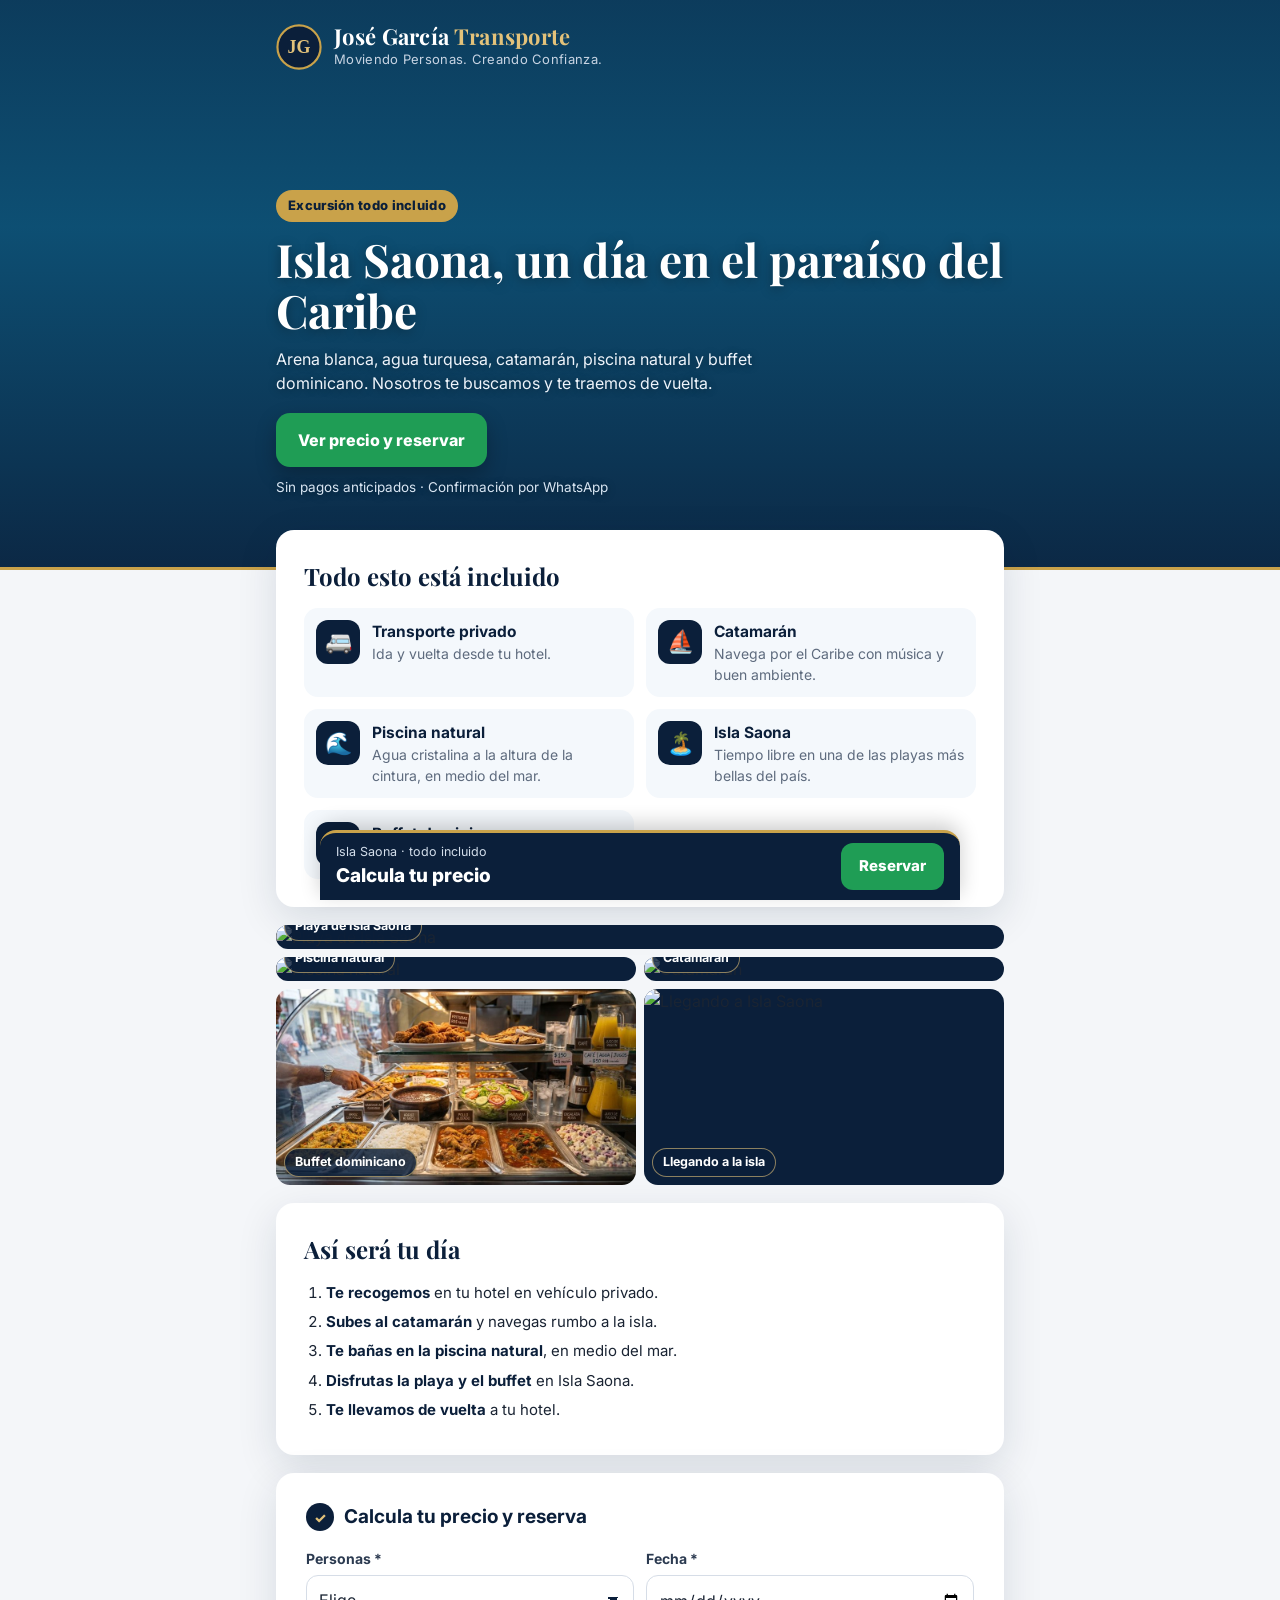
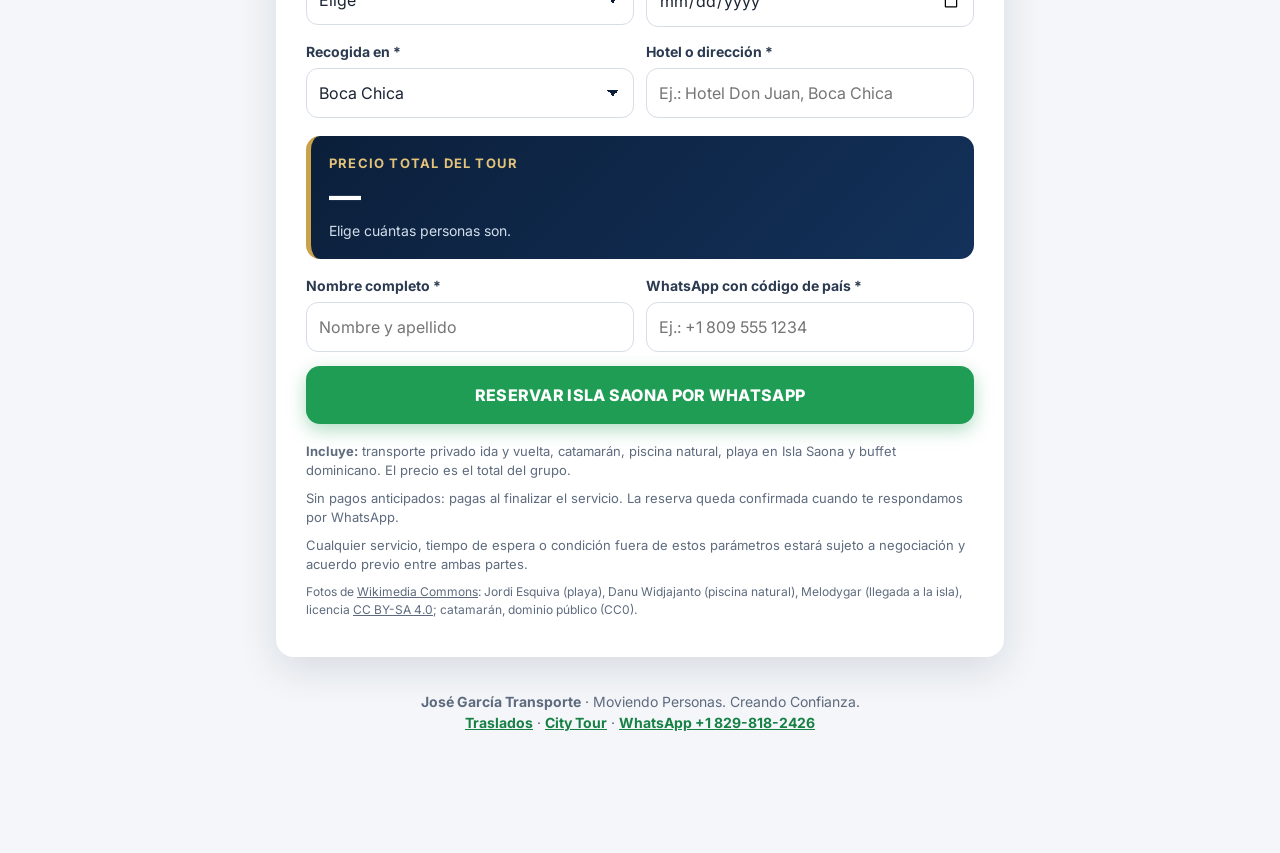
==== saona/index.html @ 9893f645 "Landing Isla Saona todo incluido con precio en vivo y reserva por WhatsApp Co-Authored-By: Claude Op" ====
<!doctype html>
<html lang="es">
<head>
<meta charset="utf-8">
<meta name="viewport" content="width=device-width, initial-scale=1, viewport-fit=cover">
<meta name="theme-color" content="#0b1f3a">
<title>Isla Saona Todo Incluido | José García Transporte</title>
<meta name="description" content="Excursión a Isla Saona todo incluido: transporte privado, catamarán, piscina natural y buffet dominicano. Sin pagos anticipados.">
<meta property="og:title" content="Isla Saona Todo Incluido | José García Transporte">
<meta property="og:description" content="Catamarán, piscina natural, playa de arena blanca y buffet dominicano. Reserva por WhatsApp.">
<meta property="og:image" content="https://commons.wikimedia.org/wiki/Special:FilePath/SAONA_PLAYA.jpg?width=1200">
<link rel="icon" href="../assets/favicon.svg" type="image/svg+xml">
<link rel="preconnect" href="https://fonts.googleapis.com">
<link rel="preconnect" href="https://fonts.gstatic.com" crossorigin>
<link href="https://fonts.googleapis.com/css2?family=Playfair+Display:wght@600;700&family=Inter:wght@400;500;600;700;800&display=swap" rel="stylesheet">
<link rel="stylesheet" href="../styles.css?v=3">
<link rel="stylesheet" href="saona.css?v=1">
</head>
<body>

<header class="s-hero">
  <div class="wrap">
    <a class="brand" href="../">
      <img src="../assets/logo.svg" alt="" width="46" height="46">
      <div>
        <div class="brand-name">José García <span>Transporte</span></div>
        <div class="brand-tag">Moviendo Personas. Creando Confianza.</div>
      </div>
    </a>
    <div class="s-hero-text">
      <span class="s-badge">Excursión todo incluido</span>
      <h1>Isla Saona, un día en el paraíso del Caribe</h1>
      <p>Arena blanca, agua turquesa, catamarán, piscina natural y buffet dominicano. Nosotros te buscamos y te traemos de vuelta.</p>
      <a href="#reservar" class="s-cta">Ver precio y reservar</a>
      <p class="s-small">Sin pagos anticipados · Confirmación por WhatsApp</p>
    </div>
  </div>
</header>

<main class="wrap s-main">

  <section class="s-card">
    <h2>Todo esto está incluido</h2>
    <ul class="incl">
      <li><span>🚐</span><div><b>Transporte privado</b>Ida y vuelta desde tu hotel.</div></li>
      <li><span>⛵</span><div><b>Catamarán</b>Navega por el Caribe con música y buen ambiente.</div></li>
      <li><span>🌊</span><div><b>Piscina natural</b>Agua cristalina a la altura de la cintura, en medio del mar.</div></li>
      <li><span>🏝️</span><div><b>Isla Saona</b>Tiempo libre en una de las playas más bellas del país.</div></li>
      <li><span>🍽️</span><div><b>Buffet dominicano</b>Comida criolla servida en la isla.</div></li>
    </ul>
  </section>

  <section class="s-gallery" aria-label="Fotos de la excursión">
    <figure class="big"><img src="https://commons.wikimedia.org/wiki/Special:FilePath/SAONA_PLAYA.jpg?width=1000" alt="Playa de Isla Saona"><figcaption>Playa de Isla Saona</figcaption></figure>
    <figure><img src="https://commons.wikimedia.org/wiki/Special:FilePath/Piscina_Natural_Saona.jpg?width=800" alt="Piscina natural"><figcaption>Piscina natural</figcaption></figure>
    <figure><img src="https://commons.wikimedia.org/wiki/Special:FilePath/Lucas_I_Catamaran.jpg?width=800" alt="Catamarán"><figcaption>Catamarán</figcaption></figure>
    <figure><img src="../tours/img/comida.jpg" alt="Buffet dominicano"><figcaption>Buffet dominicano</figcaption></figure>
    <figure><img src="https://commons.wikimedia.org/wiki/Special:FilePath/Isla_Saona_II.jpg?width=800" alt="Llegando a Isla Saona"><figcaption>Llegando a la isla</figcaption></figure>
  </section>

  <section class="s-card">
    <h2>Así será tu día</h2>
    <ol class="steps">
      <li><b>Te recogemos</b> en tu hotel en vehículo privado.</li>
      <li><b>Subes al catamarán</b> y navegas rumbo a la isla.</li>
      <li><b>Te bañas en la piscina natural</b>, en medio del mar.</li>
      <li><b>Disfrutas la playa y el buffet</b> en Isla Saona.</li>
      <li><b>Te llevamos de vuelta</b> a tu hotel.</li>
    </ol>
  </section>

  <form id="saonaForm" class="card" novalidate>
    <h2 id="reservar"><span class="step">✓</span> Calcula tu precio y reserva</h2>
    <div class="grid2">
      <div class="field">
        <label for="people">Personas *</label>
        <select id="people"></select>
        <p class="err" data-for="people"></p>
      </div>
      <div class="field">
        <label for="date">Fecha *</label>
        <input id="date" type="date">
        <p class="err" data-for="date"></p>
      </div>
      <div class="field">
        <label for="pickupZone">Recogida en *</label>
        <select id="pickupZone">
          <option value="boca">Boca Chica</option>
          <option value="otra">Otra zona — escribir</option>
        </select>
      </div>
      <div class="field">
        <label for="pickup">Hotel o dirección *</label>
        <input id="pickup" type="text" maxlength="160" placeholder="Ej.: Hotel Don Juan, Boca Chica">
        <p class="err" data-for="pickup"></p>
      </div>
    </div>

    <section class="quote" aria-live="polite">
      <div class="quote-label">Precio total del tour</div>
      <div class="quote-price" id="quotePrice">—</div>
      <div class="quote-note" id="quoteNote">Elige cuántas personas son.</div>
    </section>

    <div class="grid2 stack-sm">
      <div class="field">
        <label for="name">Nombre completo *</label>
        <input id="name" type="text" autocomplete="name" maxlength="80" placeholder="Nombre y apellido">
        <p class="err" data-for="name"></p>
      </div>
      <div class="field">
        <label for="phone">WhatsApp con código de país *</label>
        <input id="phone" type="tel" autocomplete="tel" inputmode="tel" maxlength="22" placeholder="Ej.: +1 809 555 1234">
        <p class="err" data-for="phone"></p>
      </div>
    </div>

    <p class="form-error hidden" id="formError" role="alert">Revisa los campos marcados en rojo.</p>
    <button type="submit" class="cta" id="submitBtn">RESERVAR ISLA SAONA POR WHATSAPP</button>

    <div class="terms">
      <p><b>Incluye:</b> transporte privado ida y vuelta, catamarán, piscina natural, playa en Isla Saona y buffet dominicano. El precio es el total del grupo.</p>
      <p>Sin pagos anticipados: pagas al finalizar el servicio. La reserva queda confirmada cuando te respondamos por WhatsApp.</p>
      <p>Cualquier servicio, tiempo de espera o condición fuera de estos parámetros estará sujeto a negociación y acuerdo previo entre ambas partes.</p>
      <p class="credits">Fotos de <a href="https://commons.wikimedia.org/" target="_blank" rel="noopener">Wikimedia Commons</a>: Jordi Esquiva (playa), Danu Widjajanto (piscina natural), Melodygar (llegada a la isla), licencia <a href="https://creativecommons.org/licenses/by-sa/4.0/deed.es" target="_blank" rel="noopener">CC BY-SA 4.0</a>; catamarán, dominio público (CC0).</p>
    </div>
  </form>
</main>

<div class="s-bar" id="sBar">
  <div class="tb-info">
    <span class="tb-count" id="barCount">Isla Saona · todo incluido</span>
    <span class="tb-price" id="barPrice">Calcula tu precio</span>
  </div>
  <a href="#reservar" class="tb-btn">Reservar</a>
</div>

<div class="overlay hidden" id="confirmBox" role="dialog" aria-modal="true" aria-labelledby="cTitle">
  <div class="sheet">
    <h3 id="cTitle">Tu excursión está lista</h3>
    <p class="c-route" id="cRoute"></p>
    <div class="c-quote">
      <div class="quote-label">Precio total</div>
      <div class="c-price" id="cPrice"></div>
      <div class="c-note" id="cNote"></div>
    </div>
    <p class="c-next">Para completar tu reserva, <b>continúa por WhatsApp</b> y envía el mensaje. Te confirmaremos la disponibilidad personalmente.</p>
    <a class="cta" id="waLink" href="#" rel="noopener">CONTINUAR EN WHATSAPP</a>
    <button type="button" class="back" id="editBtn">Modificar datos</button>
    <p class="c-small">Sin pagos anticipados · Pagas al finalizar el servicio.</p>
  </div>
</div>

<footer class="footer">
  <div class="wrap">
    <b>José García Transporte</b> · Moviendo Personas. Creando Confianza.<br>
    <a href="../">Traslados</a> · <a href="../tours/">City Tour</a> · <a href="https://wa.me/18298182426" target="_blank" rel="noopener">WhatsApp +1 829-818-2426</a>
  </div>
</footer>

<script src="../routes.js?v=3"></script>
<script src="saona-config.js?v=1"></script>
<script src="saona.js?v=1"></script>
</body>
</html>
---- styles.css ----
:root{
  --navy:#0b1f3a; --navy-2:#13315a; --gold:#c9a24a; --gold-2:#e3c27a;
  --ink:#1a2433; --muted:#5e6b7e; --line:#d6dde7; --bg:#f4f6f9; --white:#fff;
  --err:#c0362c; --ok:#0f7a4f; --wa:#1f9d55; --wa-2:#178045;
  --radius:12px;
}
*{box-sizing:border-box}
html{-webkit-text-size-adjust:100%}
body{margin:0;background:var(--bg);color:var(--ink);font:16px/1.5 Inter,system-ui,-apple-system,"Segoe UI",Roboto,Arial,sans-serif}
.wrap{max-width:760px;margin:0 auto;padding:0 16px}
.hidden{display:none!important}

/* Encabezado */
.hero{background:radial-gradient(120% 140% at 100% 0%,#1d4170 0%,var(--navy) 55%);color:var(--white);padding:26px 0 64px;border-bottom:3px solid var(--gold)}
.brand{display:flex;align-items:center;gap:12px}
.brand img{flex:none}
.brand-name{font-family:"Playfair Display",Georgia,serif;font-size:22px;font-weight:700;letter-spacing:.3px;line-height:1.1}
.brand-name span{color:var(--gold-2)}
.brand-tag{font-size:13px;color:#c8d4e3;letter-spacing:.3px;margin-top:2px}
.hero h1{font-family:"Playfair Display",Georgia,serif;font-weight:600;font-size:clamp(24px,5.4vw,36px);line-height:1.2;margin:26px 0 18px;max-width:640px}
.benefits{list-style:none;margin:0;padding:0;display:flex;flex-wrap:wrap;gap:8px}
.benefits li{font-size:13px;font-weight:600;color:#eef3f9;border:1px solid rgba(227,194,122,.55);border-radius:999px;padding:6px 12px 6px 28px;position:relative}
.benefits li::before{content:"";position:absolute;left:11px;top:50%;width:10px;height:6px;border-left:2px solid var(--gold-2);border-bottom:2px solid var(--gold-2);transform:translateY(-70%) rotate(-45deg)}

/* Tarjeta */
.main{margin-top:-40px;margin-bottom:28px;position:relative}
.card{background:var(--white);border-radius:18px;box-shadow:0 12px 40px rgba(11,31,58,.12);padding:22px 18px}
@media(min-width:600px){.card{padding:30px}}
.block{padding-bottom:10px;margin-bottom:18px;border-bottom:1px solid #edf0f5}
h2{display:flex;align-items:center;gap:10px;font-size:19px;margin:0 0 16px;color:var(--navy)}
.step{display:inline-grid;place-items:center;width:28px;height:28px;border-radius:50%;background:var(--navy);color:var(--gold-2);font-size:14px;font-weight:800}

.field{display:flex;flex-direction:column;gap:6px;margin-bottom:14px;min-width:0}
label,.label{font-size:14px;font-weight:700;color:#2b3a50}
input[type=text],input[type=tel],input[type=date],input[type=time],select,textarea{
  font:inherit;font-size:16px;color:var(--ink);width:100%;min-height:50px;padding:12px;
  border:1.5px solid var(--line);border-radius:var(--radius);background:var(--white);
  -webkit-appearance:none;appearance:none}
input[type=date],input[type=time]{display:block;line-height:24px}
select{background-image:linear-gradient(45deg,transparent 50%,var(--navy) 50%),linear-gradient(135deg,var(--navy) 50%,transparent 50%);
  background-position:calc(100% - 20px) 50%,calc(100% - 14px) 50%;background-size:6px 6px;background-repeat:no-repeat;padding-right:36px}
textarea{min-height:70px;resize:vertical}
input:focus,select:focus,textarea:focus{outline:none;border-color:var(--navy-2);box-shadow:0 0 0 3px rgba(201,162,74,.35)}
.invalid{border-color:var(--err)!important;background-color:#fff7f6!important}
.err{margin:0;color:var(--err);font-size:13px;font-weight:600;min-height:0}
.err:empty{display:none}
.other{margin-top:4px;border-style:dashed!important}
.hint{font-size:13px;color:var(--muted);margin:-4px 0 14px}
.full{grid-column:1/-1}

.grid2,.grid3{display:grid;gap:0 12px;grid-template-columns:1fr 1fr}
.grid3{grid-template-columns:1fr 1fr 1fr}
@media(max-width:420px){.grid3{grid-template-columns:1fr 1fr}.grid3 .field:first-child{grid-column:1/-1}}

/* Origen / destino */
.route{display:grid;grid-template-columns:1fr auto 1fr;gap:0 10px;align-items:start}
.swap{margin-top:30px;width:46px;height:50px;border:1.5px solid var(--gold);border-radius:var(--radius);background:#fffaf0;color:var(--navy);font-size:22px;font-weight:700;cursor:pointer;transform:rotate(90deg)}
.swap:active{background:#f6e7c3}
@media(max-width:600px){
  .route{grid-template-columns:1fr}
  .swap{margin:-4px auto 10px;transform:none;width:100%;height:42px;font-size:15px}
  .swap::after{content:" Intercambiar origen y destino";font-size:14px}
}

/* Tipo de servicio */
.toggle{display:grid;grid-template-columns:1fr 1fr;gap:8px}
.toggle label{position:relative;cursor:pointer}
.toggle input{position:absolute;opacity:0;width:1px;height:1px}
.toggle span{display:flex;align-items:center;justify-content:center;min-height:50px;border:1.5px solid var(--line);border-radius:var(--radius);font-weight:700;color:var(--muted);text-align:center;padding:6px}
.toggle input:checked+span{border-color:var(--navy);background:var(--navy);color:var(--white);box-shadow:inset 0 -3px 0 var(--gold)}
.toggle input:focus-visible+span{box-shadow:0 0 0 3px rgba(201,162,74,.5)}

/* Cotización */
.quote{background:linear-gradient(135deg,var(--navy),var(--navy-2));color:var(--white);border-radius:14px;padding:18px;margin:4px 0 16px;border-left:5px solid var(--gold)}
.quote-label{font-size:13px;text-transform:uppercase;letter-spacing:1.2px;color:var(--gold-2);font-weight:700}
.quote-price{font-size:32px;font-weight:800;line-height:1.2;margin:4px 0}
.quote-price.pending{font-size:24px}
.quote-note{font-size:14px;color:#d3deeb}

.form-error{color:var(--err);font-weight:700;text-align:center;margin:0 0 10px}
.cta{display:flex;align-items:center;justify-content:center;gap:10px;width:100%;min-height:58px;border:0;border-radius:14px;
  background:var(--wa);color:var(--white);font:inherit;font-size:16px;font-weight:800;letter-spacing:.3px;cursor:pointer;
  box-shadow:0 6px 18px rgba(31,157,85,.35);touch-action:manipulation}
.cta:hover{background:var(--wa-2)}
.cta:active{transform:translateY(1px)}
.after{background:#eef8f2;border:1px solid #bfe3cd;color:#185c38;border-radius:10px;padding:12px;font-size:14px;margin:12px 0 0}
.terms{margin-top:18px;font-size:13px;color:var(--muted)}
.terms p{margin:0 0 8px}
.footer{text-align:center;font-size:14px;color:var(--muted);padding:6px 0 34px}
.footer a{color:var(--wa-2);font-weight:700}
@media(max-width:480px){.stack-sm{grid-template-columns:1fr}}
/* Ventana de confirmación */
.overlay{position:fixed;inset:0;background:rgba(6,16,32,.62);display:flex;align-items:flex-end;justify-content:center;z-index:50;padding:0}
@media(min-width:600px){.overlay{align-items:center;padding:16px}}
.sheet{background:var(--white);width:100%;max-width:460px;border-radius:20px 20px 0 0;padding:24px 18px calc(18px + env(safe-area-inset-bottom));box-shadow:0 -10px 40px rgba(0,0,0,.25);max-height:92vh;overflow:auto}
@media(min-width:600px){.sheet{border-radius:20px;padding:28px}}
.sheet h3{margin:0 0 4px;color:var(--navy);font-size:20px;font-family:"Playfair Display",Georgia,serif}
.c-route{margin:0 0 14px;color:var(--muted);font-size:15px}
.c-quote{background:linear-gradient(135deg,var(--navy),var(--navy-2));color:var(--white);border-radius:14px;padding:16px 18px;border-left:5px solid var(--gold);margin-bottom:14px}
.c-price{font-size:36px;font-weight:800;line-height:1.2;margin:2px 0}
.c-price.pending{font-size:26px}
.c-note{font-size:14px;color:#d3deeb}
.c-next{font-size:15px;margin:0 0 14px;color:var(--ink)}
a.cta{text-decoration:none}
.back{display:block;width:100%;margin-top:10px;min-height:48px;border:1.5px solid var(--line);border-radius:14px;background:var(--white);color:var(--navy);font:inherit;font-weight:700;cursor:pointer}
.c-small{text-align:center;font-size:13px;color:var(--muted);margin:12px 0 0}
body.modal-open{overflow:hidden}
---- saona/saona.css ----
/* Isla Saona — landing (usa colores de ../styles.css) */
a.brand{color:inherit;text-decoration:none}
.s-hero{position:relative;color:#fff;padding:24px 0 70px;min-height:520px;display:flex;flex-direction:column;
  background:#0e5f86 url("https://commons.wikimedia.org/wiki/Special:FilePath/Saona_Island.jpg?width=1400") center/cover no-repeat;border-bottom:3px solid var(--gold)}
.s-hero::before{content:"";position:absolute;inset:0;background:linear-gradient(180deg,rgba(11,31,58,.55) 0%,rgba(11,31,58,.25) 40%,rgba(11,31,58,.85) 100%)}
.s-hero .wrap{position:relative;display:flex;flex-direction:column;flex:1;width:100%}
.s-hero-text{margin-top:auto;padding-top:120px}
.s-badge{display:inline-block;background:var(--gold);color:var(--navy);font-weight:800;font-size:13px;border-radius:999px;padding:6px 12px;letter-spacing:.3px}
.s-hero h1{font-family:"Playfair Display",Georgia,serif;font-size:clamp(30px,7vw,46px);line-height:1.12;margin:12px 0 10px;text-shadow:0 2px 12px rgba(0,0,0,.35)}
.s-hero p{margin:0;font-size:16px;color:#eef4fb;max-width:560px;text-shadow:0 1px 8px rgba(0,0,0,.4)}
.s-cta{display:inline-block;margin-top:18px;background:var(--wa);color:#fff;font-weight:800;text-decoration:none;padding:15px 22px;border-radius:14px;font-size:16px;box-shadow:0 8px 20px rgba(0,0,0,.25)}
.s-hero .s-small{margin-top:10px;font-size:13.5px;color:#d9e6f3}

.s-main{margin-top:-40px;margin-bottom:28px;position:relative;display:flex;flex-direction:column;gap:18px}
.s-card{background:#fff;border-radius:18px;box-shadow:0 12px 40px rgba(11,31,58,.12);padding:22px 18px}
@media(min-width:600px){.s-card{padding:28px}}
.s-card h2{font-family:"Playfair Display",Georgia,serif;font-size:24px;color:var(--navy);margin:0 0 14px;display:block}
.incl{list-style:none;margin:0;padding:0;display:grid;gap:12px}
@media(min-width:600px){.incl{grid-template-columns:1fr 1fr}}
.incl li{display:flex;gap:12px;align-items:flex-start;background:#f4f8fc;border-radius:14px;padding:12px}
.incl li span{flex:none;width:44px;height:44px;border-radius:12px;background:var(--navy);display:grid;place-items:center;font-size:22px}
.incl b{display:block;color:var(--navy);font-size:15.5px}
.incl div{font-size:14px;color:var(--muted)}

.s-gallery{display:grid;grid-template-columns:1fr 1fr;gap:8px}
.s-gallery figure{margin:0;position:relative;border-radius:14px;overflow:hidden;background:var(--navy)}
.s-gallery figure.big{grid-column:1/-1}
.s-gallery img{display:block;width:100%;height:auto}
.s-gallery figcaption{position:absolute;left:8px;bottom:8px;background:rgba(11,31,58,.8);color:#fff;font-size:12.5px;font-weight:700;padding:4px 10px;border-radius:999px;border:1px solid rgba(227,194,122,.6)}

.steps{margin:0;padding-left:22px;font-size:15px;line-height:1.55;color:var(--ink)}
.steps li{margin-bottom:6px}
.steps b{color:var(--navy)}

#reservar{scroll-margin-top:16px}
.quote-price.pending{font-size:24px}
.credits{font-size:12px}
.credits a{color:var(--muted)}

/* Barra fija */
body{padding-bottom:86px}
.s-bar{position:fixed;left:0;right:0;bottom:0;z-index:40;display:flex;align-items:center;gap:12px;padding:10px 16px calc(10px + env(safe-area-inset-bottom));background:var(--navy);color:#fff;border-top:3px solid var(--gold);box-shadow:0 -6px 20px rgba(0,0,0,.2)}
.tb-info{flex:1;display:flex;flex-direction:column;min-width:0}
.tb-count{font-size:12.5px;color:#d3deeb}
.tb-price{font-size:19px;font-weight:800;color:#fff;white-space:nowrap;overflow:hidden;text-overflow:ellipsis}
.tb-btn{flex:none;background:var(--wa);color:#fff;text-decoration:none;font-weight:800;padding:12px 18px;border-radius:12px;font-size:15px}
@media(min-width:760px){.s-bar{left:50%;transform:translateX(-50%);max-width:760px;border-radius:16px 16px 0 0}}
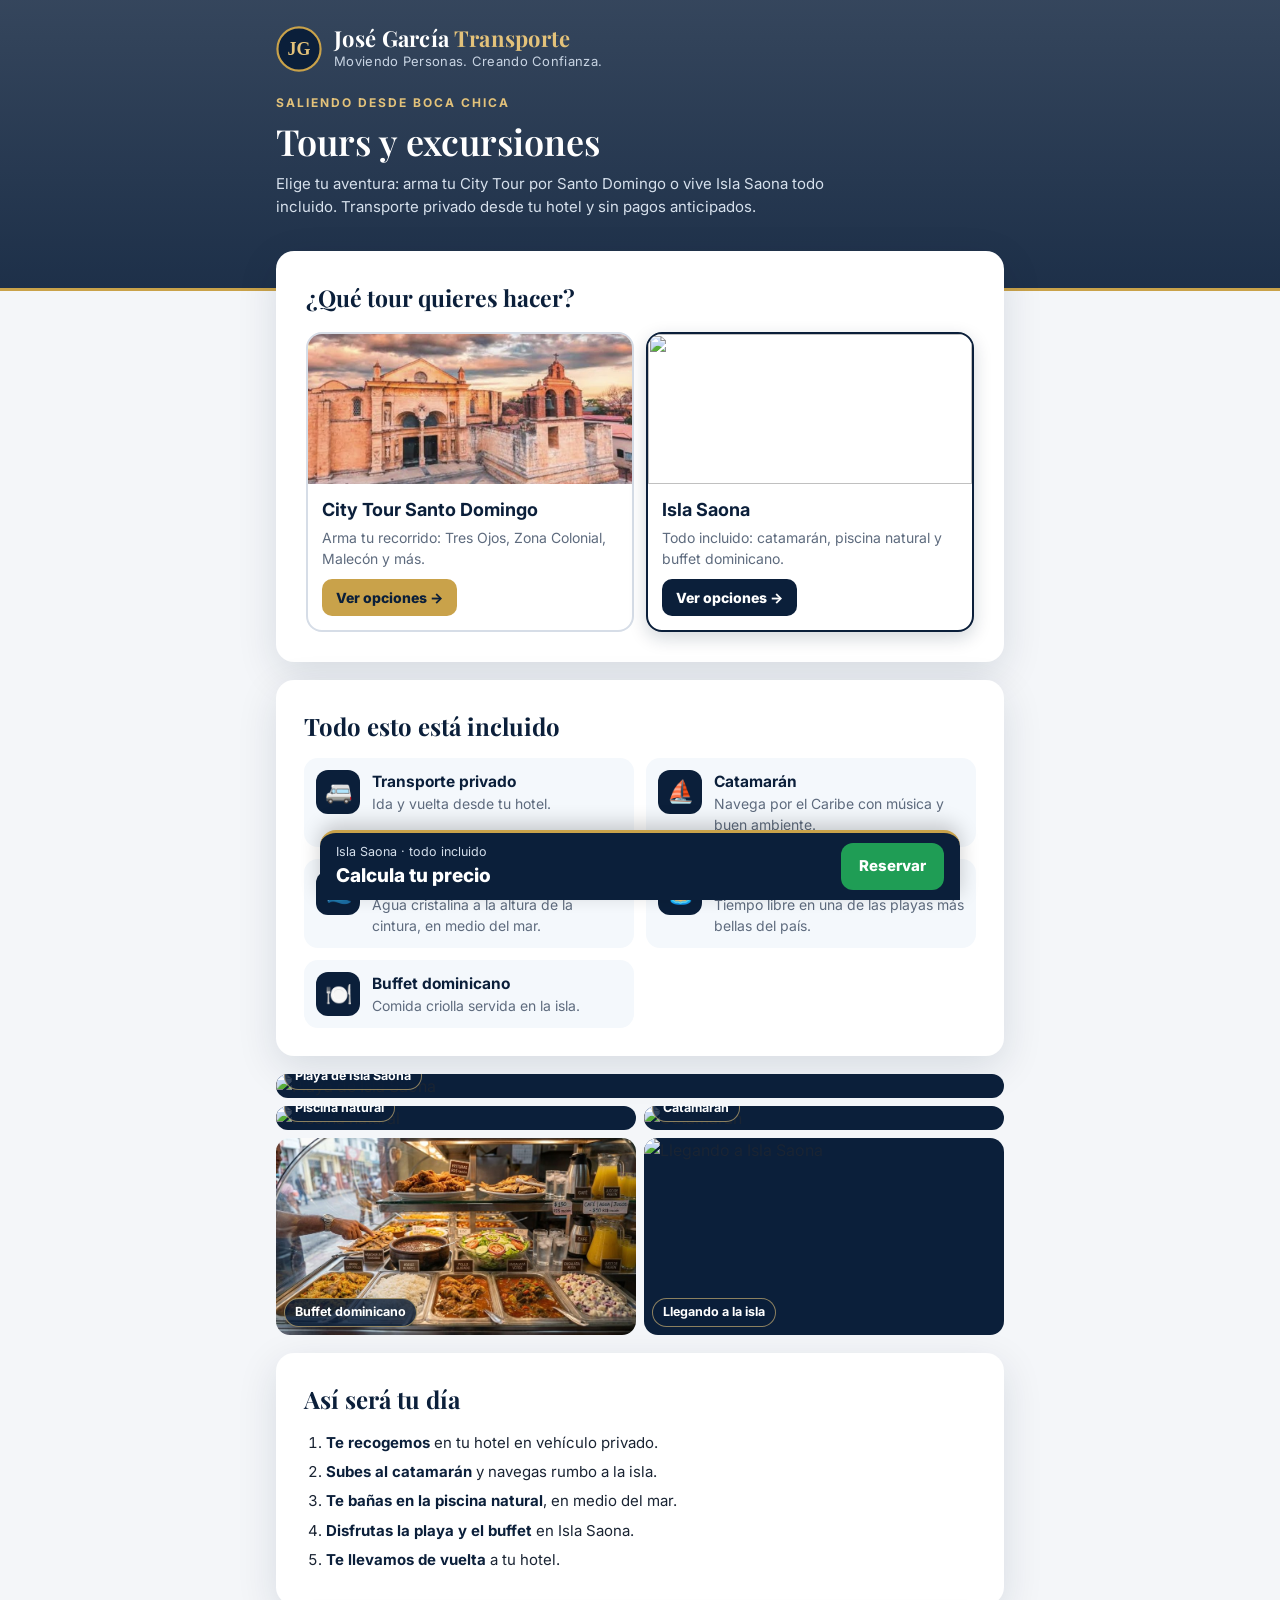
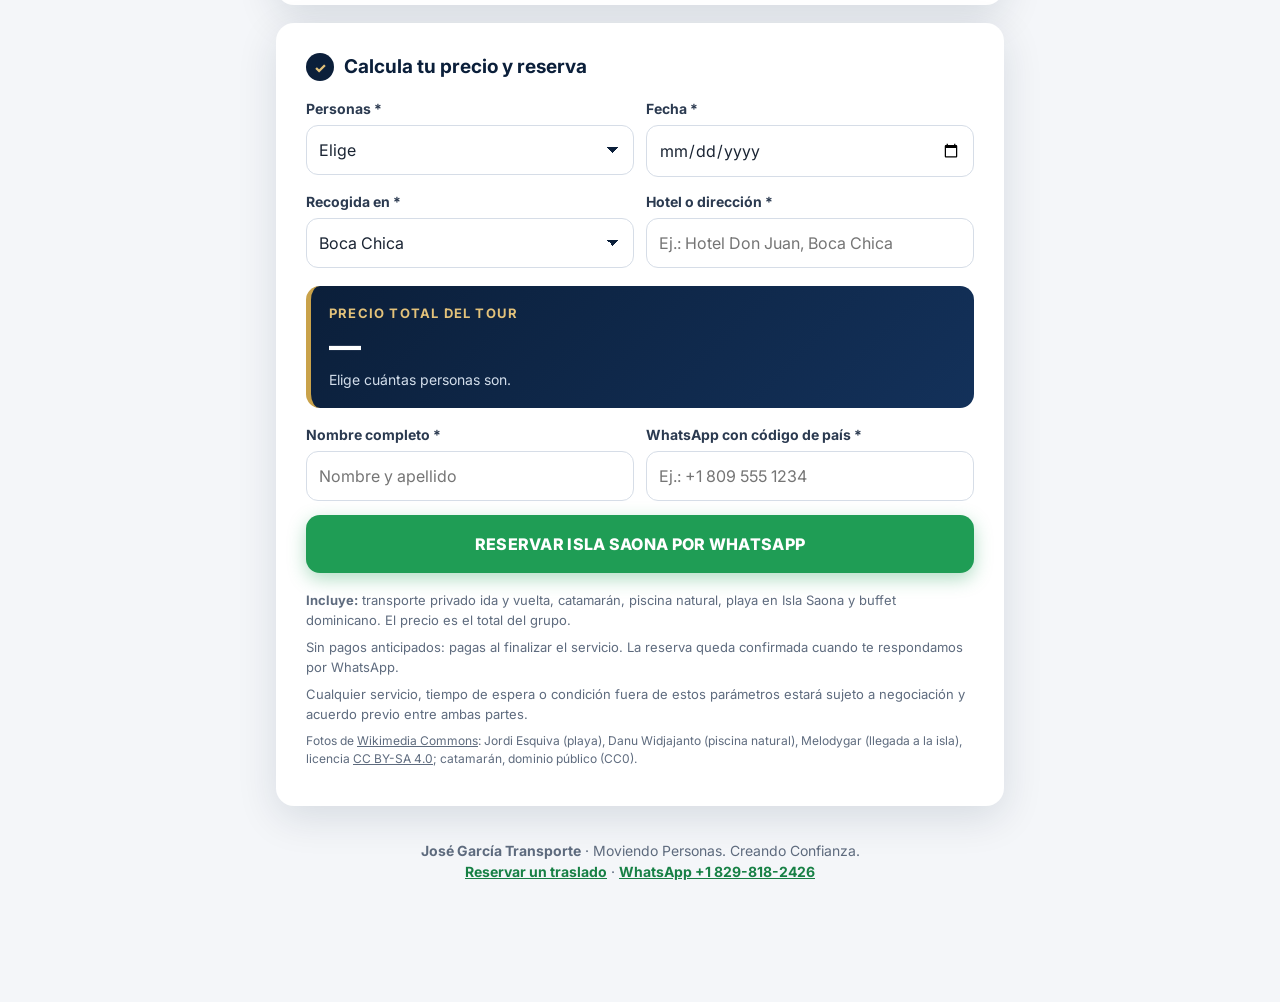
==== commit cbc95ca8: "Tours: City Tour e Isla Saona en un mismo enlace con selector Co-Authored-By: Claude Opus 5.5 <norep" ====
--- a/saona/index.html
+++ b/saona/index.html
@@ -1,165 +1,4 @@
 <!doctype html>
-<html lang="es">
-<head>
-<meta charset="utf-8">
-<meta name="viewport" content="width=device-width, initial-scale=1, viewport-fit=cover">
-<meta name="theme-color" content="#0b1f3a">
-<title>Isla Saona Todo Incluido | José García Transporte</title>
-<meta name="description" content="Excursión a Isla Saona todo incluido: transporte privado, catamarán, piscina natural y buffet dominicano. Sin pagos anticipados.">
-<meta property="og:title" content="Isla Saona Todo Incluido | José García Transporte">
-<meta property="og:description" content="Catamarán, piscina natural, playa de arena blanca y buffet dominicano. Reserva por WhatsApp.">
-<meta property="og:image" content="https://commons.wikimedia.org/wiki/Special:FilePath/SAONA_PLAYA.jpg?width=1200">
-<link rel="icon" href="../assets/favicon.svg" type="image/svg+xml">
-<link rel="preconnect" href="https://fonts.googleapis.com">
-<link rel="preconnect" href="https://fonts.gstatic.com" crossorigin>
-<link href="https://fonts.googleapis.com/css2?family=Playfair+Display:wght@600;700&family=Inter:wght@400;500;600;700;800&display=swap" rel="stylesheet">
-<link rel="stylesheet" href="../styles.css?v=3">
-<link rel="stylesheet" href="saona.css?v=1">
-</head>
-<body>
-
-<header class="s-hero">
-  <div class="wrap">
-    <a class="brand" href="../">
-      <img src="../assets/logo.svg" alt="" width="46" height="46">
-      <div>
-        <div class="brand-name">José García <span>Transporte</span></div>
-        <div class="brand-tag">Moviendo Personas. Creando Confianza.</div>
-      </div>
-    </a>
-    <div class="s-hero-text">
-      <span class="s-badge">Excursión todo incluido</span>
-      <h1>Isla Saona, un día en el paraíso del Caribe</h1>
-      <p>Arena blanca, agua turquesa, catamarán, piscina natural y buffet dominicano. Nosotros te buscamos y te traemos de vuelta.</p>
-      <a href="#reservar" class="s-cta">Ver precio y reservar</a>
-      <p class="s-small">Sin pagos anticipados · Confirmación por WhatsApp</p>
-    </div>
-  </div>
-</header>
-
-<main class="wrap s-main">
-
-  <section class="s-card">
-    <h2>Todo esto está incluido</h2>
-    <ul class="incl">
-      <li><span>🚐</span><div><b>Transporte privado</b>Ida y vuelta desde tu hotel.</div></li>
-      <li><span>⛵</span><div><b>Catamarán</b>Navega por el Caribe con música y buen ambiente.</div></li>
-      <li><span>🌊</span><div><b>Piscina natural</b>Agua cristalina a la altura de la cintura, en medio del mar.</div></li>
-      <li><span>🏝️</span><div><b>Isla Saona</b>Tiempo libre en una de las playas más bellas del país.</div></li>
-      <li><span>🍽️</span><div><b>Buffet dominicano</b>Comida criolla servida en la isla.</div></li>
-    </ul>
-  </section>
-
-  <section class="s-gallery" aria-label="Fotos de la excursión">
-    <figure class="big"><img src="https://commons.wikimedia.org/wiki/Special:FilePath/SAONA_PLAYA.jpg?width=1000" alt="Playa de Isla Saona"><figcaption>Playa de Isla Saona</figcaption></figure>
-    <figure><img src="https://commons.wikimedia.org/wiki/Special:FilePath/Piscina_Natural_Saona.jpg?width=800" alt="Piscina natural"><figcaption>Piscina natural</figcaption></figure>
-    <figure><img src="https://commons.wikimedia.org/wiki/Special:FilePath/Lucas_I_Catamaran.jpg?width=800" alt="Catamarán"><figcaption>Catamarán</figcaption></figure>
-    <figure><img src="../tours/img/comida.jpg" alt="Buffet dominicano"><figcaption>Buffet dominicano</figcaption></figure>
-    <figure><img src="https://commons.wikimedia.org/wiki/Special:FilePath/Isla_Saona_II.jpg?width=800" alt="Llegando a Isla Saona"><figcaption>Llegando a la isla</figcaption></figure>
-  </section>
-
-  <section class="s-card">
-    <h2>Así será tu día</h2>
-    <ol class="steps">
-      <li><b>Te recogemos</b> en tu hotel en vehículo privado.</li>
-      <li><b>Subes al catamarán</b> y navegas rumbo a la isla.</li>
-      <li><b>Te bañas en la piscina natural</b>, en medio del mar.</li>
-      <li><b>Disfrutas la playa y el buffet</b> en Isla Saona.</li>
-      <li><b>Te llevamos de vuelta</b> a tu hotel.</li>
-    </ol>
-  </section>
-
-  <form id="saonaForm" class="card" novalidate>
-    <h2 id="reservar"><span class="step">✓</span> Calcula tu precio y reserva</h2>
-    <div class="grid2">
-      <div class="field">
-        <label for="people">Personas *</label>
-        <select id="people"></select>
-        <p class="err" data-for="people"></p>
-      </div>
-      <div class="field">
-        <label for="date">Fecha *</label>
-        <input id="date" type="date">
-        <p class="err" data-for="date"></p>
-      </div>
-      <div class="field">
-        <label for="pickupZone">Recogida en *</label>
-        <select id="pickupZone">
-          <option value="boca">Boca Chica</option>
-          <option value="otra">Otra zona — escribir</option>
-        </select>
-      </div>
-      <div class="field">
-        <label for="pickup">Hotel o dirección *</label>
-        <input id="pickup" type="text" maxlength="160" placeholder="Ej.: Hotel Don Juan, Boca Chica">
-        <p class="err" data-for="pickup"></p>
-      </div>
-    </div>
-
-    <section class="quote" aria-live="polite">
-      <div class="quote-label">Precio total del tour</div>
-      <div class="quote-price" id="quotePrice">—</div>
-      <div class="quote-note" id="quoteNote">Elige cuántas personas son.</div>
-    </section>
-
-    <div class="grid2 stack-sm">
-      <div class="field">
-        <label for="name">Nombre completo *</label>
-        <input id="name" type="text" autocomplete="name" maxlength="80" placeholder="Nombre y apellido">
-        <p class="err" data-for="name"></p>
-      </div>
-      <div class="field">
-        <label for="phone">WhatsApp con código de país *</label>
-        <input id="phone" type="tel" autocomplete="tel" inputmode="tel" maxlength="22" placeholder="Ej.: +1 809 555 1234">
-        <p class="err" data-for="phone"></p>
-      </div>
-    </div>
-
-    <p class="form-error hidden" id="formError" role="alert">Revisa los campos marcados en rojo.</p>
-    <button type="submit" class="cta" id="submitBtn">RESERVAR ISLA SAONA POR WHATSAPP</button>
-
-    <div class="terms">
-      <p><b>Incluye:</b> transporte privado ida y vuelta, catamarán, piscina natural, playa en Isla Saona y buffet dominicano. El precio es el total del grupo.</p>
-      <p>Sin pagos anticipados: pagas al finalizar el servicio. La reserva queda confirmada cuando te respondamos por WhatsApp.</p>
-      <p>Cualquier servicio, tiempo de espera o condición fuera de estos parámetros estará sujeto a negociación y acuerdo previo entre ambas partes.</p>
-      <p class="credits">Fotos de <a href="https://commons.wikimedia.org/" target="_blank" rel="noopener">Wikimedia Commons</a>: Jordi Esquiva (playa), Danu Widjajanto (piscina natural), Melodygar (llegada a la isla), licencia <a href="https://creativecommons.org/licenses/by-sa/4.0/deed.es" target="_blank" rel="noopener">CC BY-SA 4.0</a>; catamarán, dominio público (CC0).</p>
-    </div>
-  </form>
-</main>
-
-<div class="s-bar" id="sBar">
-  <div class="tb-info">
-    <span class="tb-count" id="barCount">Isla Saona · todo incluido</span>
-    <span class="tb-price" id="barPrice">Calcula tu precio</span>
-  </div>
-  <a href="#reservar" class="tb-btn">Reservar</a>
-</div>
-
-<div class="overlay hidden" id="confirmBox" role="dialog" aria-modal="true" aria-labelledby="cTitle">
-  <div class="sheet">
-    <h3 id="cTitle">Tu excursión está lista</h3>
-    <p class="c-route" id="cRoute"></p>
-    <div class="c-quote">
-      <div class="quote-label">Precio total</div>
-      <div class="c-price" id="cPrice"></div>
-      <div class="c-note" id="cNote"></div>
-    </div>
-    <p class="c-next">Para completar tu reserva, <b>continúa por WhatsApp</b> y envía el mensaje. Te confirmaremos la disponibilidad personalmente.</p>
-    <a class="cta" id="waLink" href="#" rel="noopener">CONTINUAR EN WHATSAPP</a>
-    <button type="button" class="back" id="editBtn">Modificar datos</button>
-    <p class="c-small">Sin pagos anticipados · Pagas al finalizar el servicio.</p>
-  </div>
-</div>
-
-<footer class="footer">
-  <div class="wrap">
-    <b>José García Transporte</b> · Moviendo Personas. Creando Confianza.<br>
-    <a href="../">Traslados</a> · <a href="../tours/">City Tour</a> · <a href="https://wa.me/18298182426" target="_blank" rel="noopener">WhatsApp +1 829-818-2426</a>
-  </div>
-</footer>
-
-<script src="../routes.js?v=3"></script>
-<script src="saona-config.js?v=1"></script>
-<script src="saona.js?v=1"></script>
-</body>
-</html>
+<html lang="es"><head><meta charset="utf-8"><title>Isla Saona | José García Transporte</title>
+<meta http-equiv="refresh" content="0; url=../tours/#saona"><link rel="canonical" href="../tours/#saona"></head>
+<body><p><a href="../tours/#saona">Ir a Isla Saona</a></p><script>location.replace("../tours/#saona");</script></body></html>
